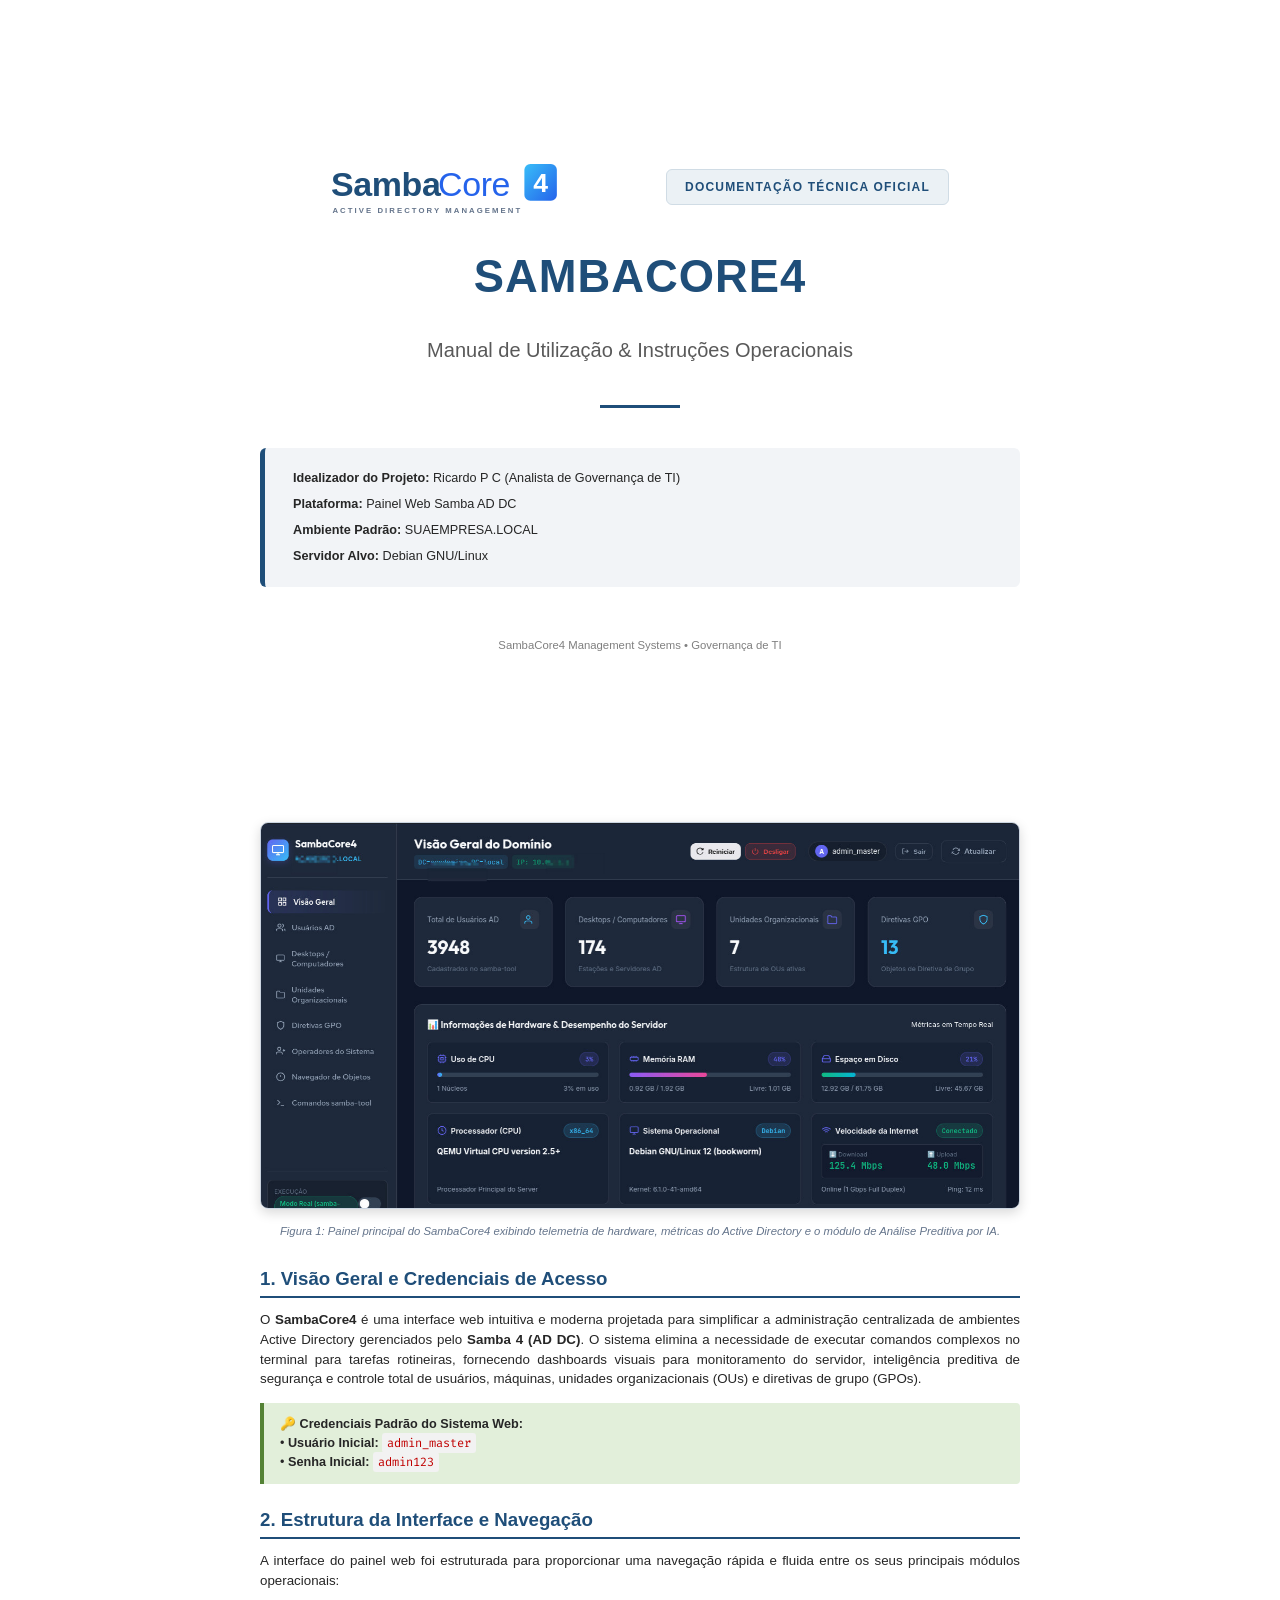
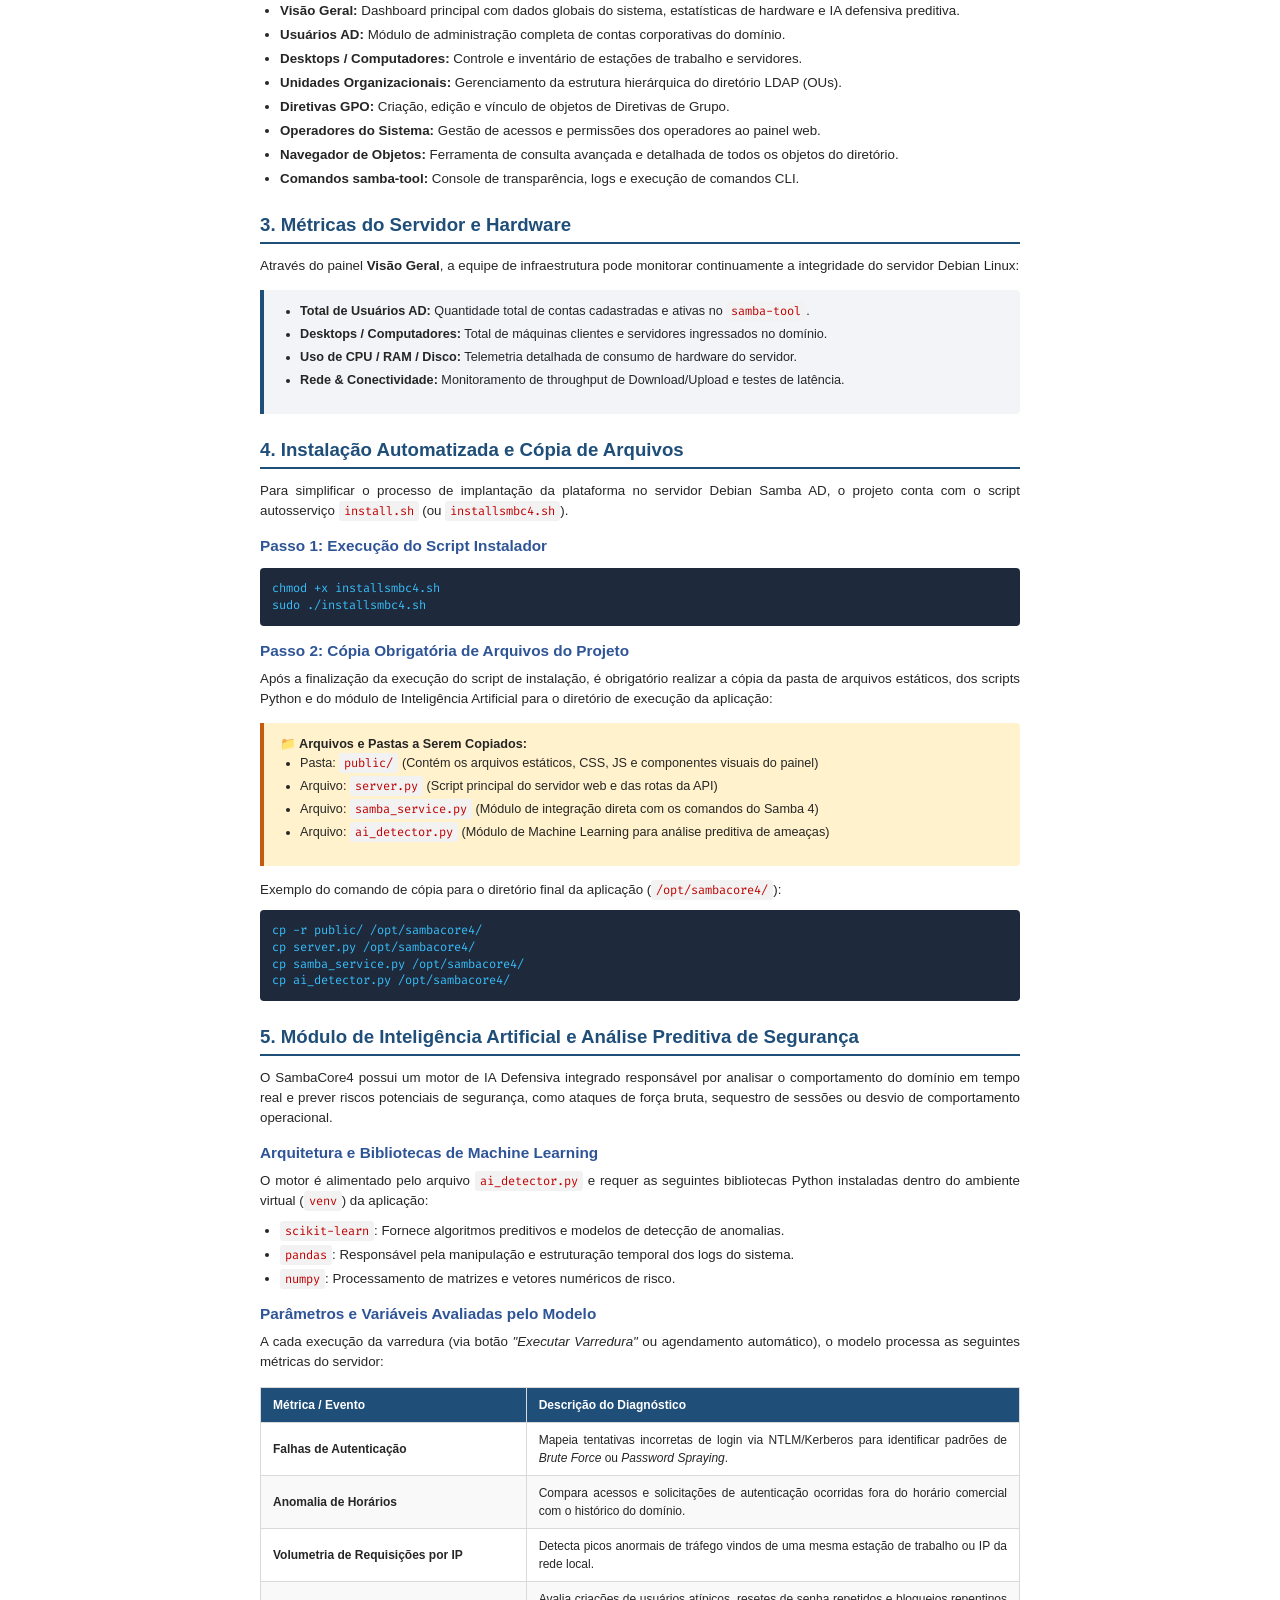
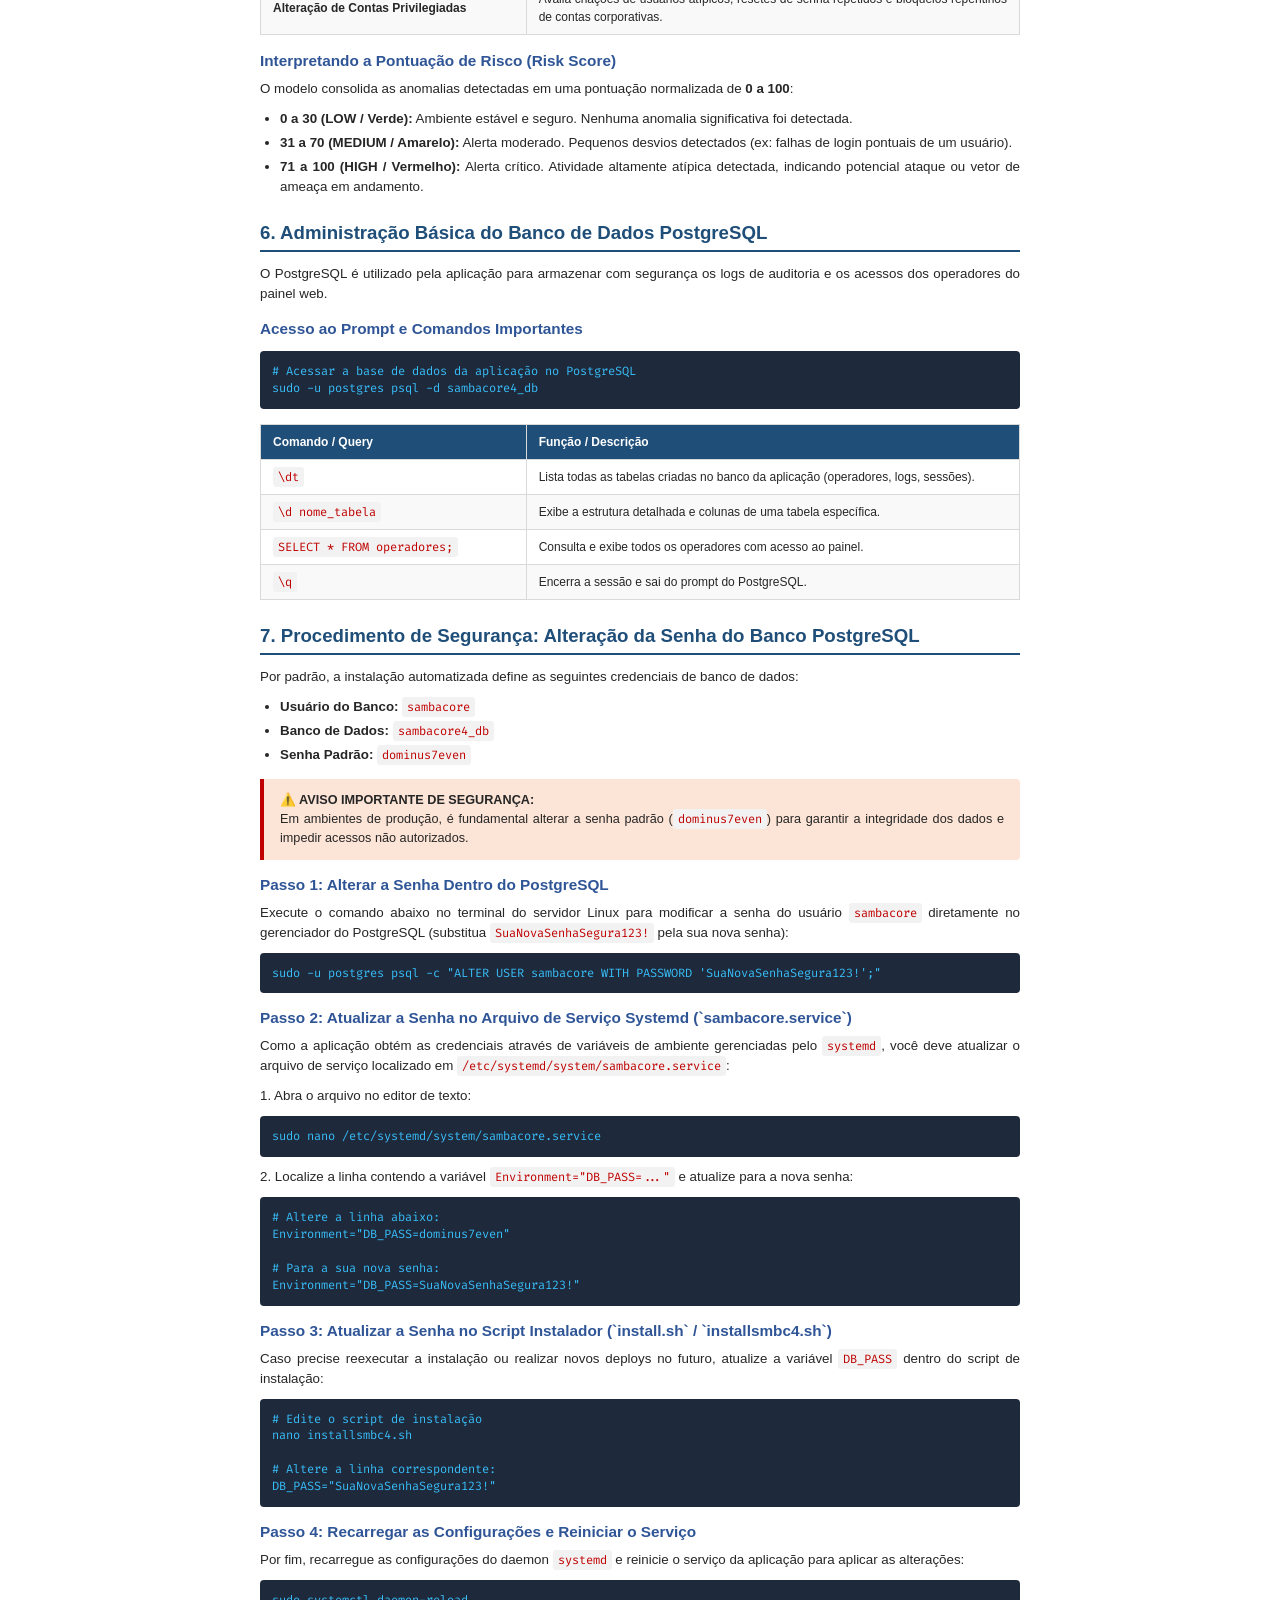
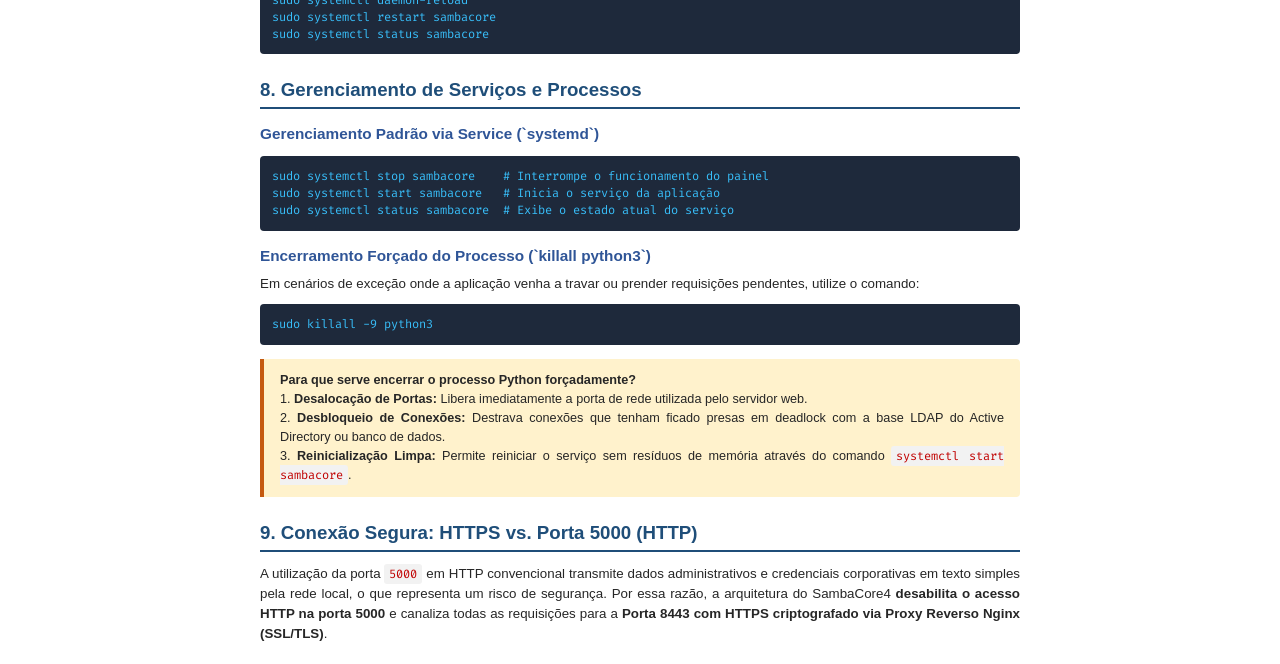
==== public/docsambacore4.html @ 3a980883 "Add files via upload" ====
<!DOCTYPE html>
<html lang="pt-BR">
<head>
    <meta charset="UTF-8">
    <title>Manual do Usuário - SambaCore4</title>
    <style>
        @import url('https://fonts.googleapis.com/css2?family=Calibri:wght@400;700&family=Fira+Code:wght@400;600&display=swap');

        @page {
            size: A4;
            margin: 20mm 15mm 20mm 15mm;
            @bottom-center {
                content: "Página " counter(page);
                font-family: 'Calibri', sans-serif;
                font-size: 9pt;
                color: #666;
            }
        }

        :root {
            --primary: #1F4E79;       /* Azul Executivo */
            --secondary: #2F5597;
            --text: #262626;
            --bg-light: #F2F4F7;
            --border: #D9D9D9;
            --code-bg: #1E293B;
        }

        * {
            box-sizing: border-box;
            margin: 0;
            padding: 0;
        }

        body {
            font-family: 'Calibri', 'Segoe UI', sans-serif;
            color: var(--text);
            line-height: 1.5;
            font-size: 10pt;
            background: #fff;
        }

        .page-break {
            page-break-after: always;
        }

        /* --- CONTAINER CENTRALIZADOR DO DOCUMENTO --- */
        .document-container {
            max-width: 780px;
            margin: 0 auto;
            padding: 10px;
        }

        /* --- CAPA CENTRALIZADA --- */
        .cover {
            height: 88vh;
            display: flex;
            flex-direction: column;
            justify-content: center;
            align-items: center;
            text-align: center;
        }

        /* CABEÇALHO LADO A LADO: LOGO À ESQUERDA, DOCUMENTAÇÃO À DIREITA (CENTRALIZADO NO MEIO) */
        .cover-header-row {
            display: flex;
            align-items: center;
            justify-content: center;
            gap: 25px;
            width: 100%;
            margin-bottom: 35px;
        }

        /* LOGO À ESQUERDA */
        .cover-logo {
            width: 310px;
            height: auto;
            display: block;
        }

        /* BADGE À DIREITA */
        .cover-badge {
            background: #EBF1F5;
            color: var(--primary);
            padding: 8px 18px;
            border-radius: 6px;
            font-weight: bold;
            font-size: 9pt;
            text-transform: uppercase;
            letter-spacing: 1.2px;
            border: 1px solid #D0DCE5;
            white-space: nowrap;
            display: inline-block;
        }

        .cover h1 {
            font-size: 34pt;
            font-weight: 700;
            color: var(--primary);
            line-height: 1.1;
            margin-bottom: 12px;
            text-transform: uppercase;
            letter-spacing: 1px;
        }

        .cover h2 {
            font-size: 15pt;
            font-weight: 400;
            color: #595959;
            margin-bottom: 40px;
            border: none;
            padding: 0;
        }

        .cover-divider {
            width: 80px;
            height: 3px;
            background-color: var(--primary);
            margin: 0 auto 40px auto;
        }

        .cover-meta-box {
            width: 100%;
            background: var(--bg-light);
            padding: 22px 28px;
            border-radius: 6px;
            border-left: 5px solid var(--primary);
            text-align: left;
            font-size: 9.5pt;
        }

        .cover-meta-item {
            margin-bottom: 8px;
            line-height: 1.4;
        }

        .cover-meta-item:last-child {
            margin-bottom: 0;
        }

        .cover-footer {
            margin-top: 50px;
            font-size: 8.5pt;
            color: #7F7F7F;
            text-align: center;
        }

        /* --- CONTEÚDO JUSTIFICADO --- */
        h2 {
            font-size: 14pt;
            color: var(--primary);
            border-bottom: 1.5pt solid var(--primary);
            padding-bottom: 3px;
            margin-top: 22px;
            margin-bottom: 12px;
            text-align: left;
        }

        h3 {
            font-size: 11.5pt;
            color: var(--secondary);
            margin-top: 14px;
            margin-bottom: 6px;
            text-align: left;
        }

        p {
            margin-bottom: 10px;
            text-align: justify;
            text-justify: inter-word;
        }

        ul, ol {
            margin-left: 20px;
            margin-bottom: 12px;
            text-align: justify;
        }

        li {
            margin-bottom: 4px;
        }

        /* --- ESTILIZAÇÃO DA IMAGEM DO DASHBOARD --- */
        .dashboard-preview {
            text-align: center;
            margin: 20px 0 25px 0;
        }

        .dashboard-preview img {
            width: 100%;
            max-width: 100%;
            height: auto;
            border-radius: 8px;
            border: 1px solid #CBD5E1;
            box-shadow: 0 4px 12px rgba(0, 0, 0, 0.15);
        }

        .dashboard-preview figcaption {
            font-size: 8.5pt;
            color: #64748B;
            margin-top: 8px;
            font-style: italic;
        }

        /* --- BOXES E DESTAQUES --- */
        .callout {
            background: var(--bg-light);
            border-left: 4px solid var(--primary);
            padding: 12px 16px;
            border-radius: 0 4px 4px 0;
            margin: 14px 0;
            font-size: 9.5pt;
            text-align: justify;
        }

        .callout.warning {
            border-left-color: #C55A11;
            background: #FFF2CC;
        }

        .callout.danger {
            border-left-color: #C00000;
            background: #FCE4D6;
        }

        .callout.success {
            border-left-color: #548235;
            background: #E2EFDA;
        }

        /* --- CÓDIGOS E TERMINAL --- */
        pre, code {
            font-family: 'Fira Code', 'Consolas', monospace;
        }

        pre {
            background: var(--code-bg);
            color: #38BDF8;
            padding: 12px;
            border-radius: 4px;
            font-size: 8.5pt;
            overflow-x: auto;
            margin: 10px 0;
            line-height: 1.4;
            text-align: left;
        }

        code {
            background: #F2F2F2;
            color: #C00000;
            padding: 2px 5px;
            border-radius: 3px;
            font-size: 9pt;
        }

        pre code {
            background: transparent;
            color: inherit;
            padding: 0;
        }

        /* --- TABELAS --- */
        table {
            width: 100%;
            border-collapse: collapse;
            margin: 15px 0;
            font-size: 9pt;
        }

        th, td {
            padding: 8px 12px;
            border: 1px solid var(--border);
        }

        th {
            background: var(--primary);
            color: #fff;
            font-weight: bold;
            text-align: left;
        }

        td {
            text-align: justify;
        }

        tr:nth-child(even) {
            background: #F9F9F9;
        }
    </style>
</head>
<body>

    <div class="document-container">

        <!-- CAPA CENTRALIZADA -->
        <div class="cover page-break">
            
            <!-- LINHA CENTRALIZADA: LOGO À ESQUERDA + DOCUMENTAÇÃO TÉCNICA À DIREITA -->
            <div class="cover-header-row">
                <img src="logo.svg" alt="SambaCore4 Logo" class="cover-logo">
                <span class="cover-badge">Documentação Técnica Oficial</span>
            </div>

            <h1>SambaCore4</h1>
            <h2>Manual de Utilização & Instruções Operacionais</h2>
            
            <div class="cover-divider"></div>

            <div class="cover-meta-box">
                <div class="cover-meta-item"><strong>Idealizador do Projeto:</strong> Ricardo P C (Analista de Governança de TI)</div>
                <div class="cover-meta-item"><strong>Plataforma:</strong> Painel Web Samba AD DC</div>
                <div class="cover-meta-item"><strong>Ambiente Padrão:</strong> SUAEMPRESA.LOCAL</div>
                <div class="cover-meta-item"><strong>Servidor Alvo:</strong> Debian GNU/Linux</div>
            </div>

            <div class="cover-footer">
                SambaCore4 Management Systems &bull; Governança de TI
            </div>
        </div>

        <!-- VISUALIZAÇÃO DO DASHBOARD (ANTES DA SEÇÃO 1) -->
        <figure class="dashboard-preview">
            <img src="dashboard.png" alt="Interface Principal do SambaCore4 - Visão Geral do Domínio">
            <figcaption>Figura 1: Painel principal do SambaCore4 exibindo telemetria de hardware, métricas do Active Directory e o módulo de Análise Preditiva por IA.</figcaption>
        </figure>

        <!-- CONTEÚDO PRINCIPAL -->

        <h2>1. Visão Geral e Credenciais de Acesso</h2>
        <p>O <strong>SambaCore4</strong> é uma interface web intuitiva e moderna projetada para simplificar a administração centralizada de ambientes Active Directory gerenciados pelo <strong>Samba 4 (AD DC)</strong>. O sistema elimina a necessidade de executar comandos complexos no terminal para tarefas rotineiras, fornecendo dashboards visuais para monitoramento do servidor, inteligência preditiva de segurança e controle total de usuários, máquinas, unidades organizacionais (OUs) e diretivas de grupo (GPOs).</p>
        
        <div class="callout success">
            <strong>🔑 Credenciais Padrão do Sistema Web:</strong><br>
            &bull; <strong>Usuário Inicial:</strong> <code>admin_master</code><br>
            &bull; <strong>Senha Inicial:</strong> <code>admin123</code>
        </div>

        <h2>2. Estrutura da Interface e Navegação</h2>
        <p>A interface do painel web foi estruturada para proporcionar uma navegação rápida e fluida entre os seus principais módulos operacionais:</p>
        <ul>
            <li><strong>Visão Geral:</strong> Dashboard principal com dados globais do sistema, estatísticas de hardware e IA defensiva preditiva.</li>
            <li><strong>Usuários AD:</strong> Módulo de administração completa de contas corporativas do domínio.</li>
            <li><strong>Desktops / Computadores:</strong> Controle e inventário de estações de trabalho e servidores.</li>
            <li><strong>Unidades Organizacionais:</strong> Gerenciamento da estrutura hierárquica do diretório LDAP (OUs).</li>
            <li><strong>Diretivas GPO:</strong> Criação, edição e vínculo de objetos de Diretivas de Grupo.</li>
            <li><strong>Operadores do Sistema:</strong> Gestão de acessos e permissões dos operadores ao painel web.</li>
            <li><strong>Navegador de Objetos:</strong> Ferramenta de consulta avançada e detalhada de todos os objetos do diretório.</li>
            <li><strong>Comandos samba-tool:</strong> Console de transparência, logs e execução de comandos CLI.</li>
        </ul>

        <h2>3. Métricas do Servidor e Hardware</h2>
        <p>Através do painel <strong>Visão Geral</strong>, a equipe de infraestrutura pode monitorar continuamente a integridade do servidor Debian Linux:</p>
        <div class="callout">
            <ul>
                <li><strong>Total de Usuários AD:</strong> Quantidade total de contas cadastradas e ativas no <code>samba-tool</code>.</li>
                <li><strong>Desktops / Computadores:</strong> Total de máquinas clientes e servidores ingressados no domínio.</li>
                <li><strong>Uso de CPU / RAM / Disco:</strong> Telemetria detalhada de consumo de hardware do servidor.</li>
                <li><strong>Rede & Conectividade:</strong> Monitoramento de throughput de Download/Upload e testes de latência.</li>
            </ul>
        </div>

        <h2>4. Instalação Automatizada e Cópia de Arquivos</h2>
        <p>Para simplificar o processo de implantação da plataforma no servidor Debian Samba AD, o projeto conta com o script autosserviço <code>install.sh</code> (ou <code>installsmbc4.sh</code>).</p>

        <h3>Passo 1: Execução do Script Instalador</h3>
        <pre><code>chmod +x installsmbc4.sh
sudo ./installsmbc4.sh</code></pre>

        <h3>Passo 2: Cópia Obrigatória de Arquivos do Projeto</h3>
        <p>Após a finalização da execução do script de instalação, é obrigatório realizar a cópia da pasta de arquivos estáticos, dos scripts Python e do módulo de Inteligência Artificial para o diretório de execução da aplicação:</p>

        <div class="callout warning">
            <strong>📁 Arquivos e Pastas a Serem Copiados:</strong>
            <ul>
                <li>Pasta: <code>public/</code> (Contém os arquivos estáticos, CSS, JS e componentes visuais do painel)</li>
                <li>Arquivo: <code>server.py</code> (Script principal do servidor web e das rotas da API)</li>
                <li>Arquivo: <code>samba_service.py</code> (Módulo de integração direta com os comandos do Samba 4)</li>
                <li>Arquivo: <code>ai_detector.py</code> (Módulo de Machine Learning para análise preditiva de ameaças)</li>
            </ul>
        </div>

        <p>Exemplo do comando de cópia para o diretório final da aplicação (<code>/opt/sambacore4/</code>):</p>
        <pre><code>cp -r public/ /opt/sambacore4/
cp server.py /opt/sambacore4/
cp samba_service.py /opt/sambacore4/
cp ai_detector.py /opt/sambacore4/</code></pre>

        <div class="page-break"></div>

        <!-- SEÇÃO NOVA: MÓDULO DE INTELIGÊNCIA ARTIFICIAL -->
        <h2>5. Módulo de Inteligência Artificial e Análise Preditiva de Segurança</h2>
        <p>O SambaCore4 possui um motor de IA Defensiva integrado responsável por analisar o comportamento do domínio em tempo real e prever riscos potenciais de segurança, como ataques de força bruta, sequestro de sessões ou desvio de comportamento operacional.</p>

        <h3>Arquitetura e Bibliotecas de Machine Learning</h3>
        <p>O motor é alimentado pelo arquivo <code>ai_detector.py</code> e requer as seguintes bibliotecas Python instaladas dentro do ambiente virtual (<code>venv</code>) da aplicação:</p>
        <ul>
            <li><code>scikit-learn</code>: Fornece algoritmos preditivos e modelos de detecção de anomalias.</li>
            <li><code>pandas</code>: Responsável pela manipulação e estruturação temporal dos logs do sistema.</li>
            <li><code>numpy</code>: Processamento de matrizes e vetores numéricos de risco.</li>
        </ul>

        <h3>Parâmetros e Variáveis Avaliadas pelo Modelo</h3>
        <p>A cada execução da varredura (via botão <em>"Executar Varredura"</em> ou agendamento automático), o modelo processa as seguintes métricas do servidor:</p>
        <table>
            <thead>
                <tr>
                    <th style="width: 35%;">Métrica / Evento</th>
                    <th style="width: 65%;">Descrição do Diagnóstico</th>
                </tr>
            </thead>
            <tbody>
                <tr>
                    <td><strong>Falhas de Autenticação</strong></td>
                    <td>Mapeia tentativas incorretas de login via NTLM/Kerberos para identificar padrões de <em>Brute Force</em> ou <em>Password Spraying</em>.</td>
                </tr>
                <tr>
                    <td><strong>Anomalia de Horários</strong></td>
                    <td>Compara acessos e solicitações de autenticação ocorridas fora do horário comercial com o histórico do domínio.</td>
                </tr>
                <tr>
                    <td><strong>Volumetria de Requisições por IP</strong></td>
                    <td>Detecta picos anormais de tráfego vindos de uma mesma estação de trabalho ou IP da rede local.</td>
                </tr>
                <tr>
                    <td><strong>Alteração de Contas Privilegiadas</strong></td>
                    <td>Avalia criações de usuários atípicos, resetes de senha repetidos e bloqueios repentinos de contas corporativas.</td>
                </tr>
            </tbody>
        </table>

        <h3>Interpretando a Pontuação de Risco (Risk Score)</h3>
        <p>O modelo consolida as anomalias detectadas em uma pontuação normalizada de <strong>0 a 100</strong>:</p>
        <ul>
            <li><strong>0 a 30 (LOW / Verde):</strong> Ambiente estável e seguro. Nenhuma anomalia significativa foi detectada.</li>
            <li><strong>31 a 70 (MEDIUM / Amarelo):</strong> Alerta moderado. Pequenos desvios detectados (ex: falhas de login pontuais de um usuário).</li>
            <li><strong>71 a 100 (HIGH / Vermelho):</strong> Alerta crítico. Atividade altamente atípica detectada, indicando potencial ataque ou vetor de ameaça em andamento.</li>
        </ul>

        <h2>6. Administração Básica do Banco de Dados PostgreSQL</h2>
        <p>O PostgreSQL é utilizado pela aplicação para armazenar com segurança os logs de auditoria e os acessos dos operadores do painel web.</p>

        <h3>Acesso ao Prompt e Comandos Importantes</h3>
        <pre><code># Acessar a base de dados da aplicação no PostgreSQL
sudo -u postgres psql -d sambacore4_db</code></pre>

        <table>
            <thead>
                <tr>
                    <th style="width: 35%;">Comando / Query</th>
                    <th style="width: 65%;">Função / Descrição</th>
                </tr>
            </thead>
            <tbody>
                <tr>
                    <td><code>\dt</code></td>
                    <td>Lista todas as tabelas criadas no banco da aplicação (operadores, logs, sessões).</td>
                </tr>
                <tr>
                    <td><code>\d nome_tabela</code></td>
                    <td>Exibe a estrutura detalhada e colunas de uma tabela específica.</td>
                </tr>
                <tr>
                    <td><code>SELECT * FROM operadores;</code></td>
                    <td>Consulta e exibe todos os operadores com acesso ao painel.</td>
                </tr>
                <tr>
                    <td><code>\q</code></td>
                    <td>Encerra a sessão e sai do prompt do PostgreSQL.</td>
                </tr>
            </tbody>
        </table>

        <!-- SEÇÃO CRÍTICA: ALTERAÇÃO DA SENHA DO BANCO -->
        <h2>7. Procedimento de Segurança: Alteração da Senha do Banco PostgreSQL</h2>
        <p>Por padrão, a instalação automatizada define as seguintes credenciais de banco de dados:</p>
        <ul>
            <li><strong>Usuário do Banco:</strong> <code>sambacore</code></li>
            <li><strong>Banco de Dados:</strong> <code>sambacore4_db</code></li>
            <li><strong>Senha Padrão:</strong> <code>dominus7even</code></li>
        </ul>

        <div class="callout danger">
            <strong>⚠️ AVISO IMPORTANTE DE SEGURANÇA:</strong><br>
            Em ambientes de produção, é fundamental alterar a senha padrão (<code>dominus7even</code>) para garantir a integridade dos dados e impedir acessos não autorizados.
        </div>

        <h3>Passo 1: Alterar a Senha Dentro do PostgreSQL</h3>
        <p>Execute o comando abaixo no terminal do servidor Linux para modificar a senha do usuário <code>sambacore</code> diretamente no gerenciador do PostgreSQL (substitua <code>SuaNovaSenhaSegura123!</code> pela sua nova senha):</p>
        <pre><code>sudo -u postgres psql -c "ALTER USER sambacore WITH PASSWORD 'SuaNovaSenhaSegura123!';"</code></pre>

        <h3>Passo 2: Atualizar a Senha no Arquivo de Serviço Systemd (`sambacore.service`)</h3>
        <p>Como a aplicação obtém as credenciais através de variáveis de ambiente gerenciadas pelo <code>systemd</code>, você deve atualizar o arquivo de serviço localizado em <code>/etc/systemd/system/sambacore.service</code>:</p>

        <p>1. Abra o arquivo no editor de texto:</p>
        <pre><code>sudo nano /etc/systemd/system/sambacore.service</code></pre>

        <p>2. Localize a linha contendo a variável <code>Environment="DB_PASS=..."</code> e atualize para a nova senha:</p>
        <pre><code># Altere a linha abaixo:
Environment="DB_PASS=dominus7even"

# Para a sua nova senha:
Environment="DB_PASS=SuaNovaSenhaSegura123!"</code></pre>

        <h3>Passo 3: Atualizar a Senha no Script Instalador (`install.sh` / `installsmbc4.sh`)</h3>
        <p>Caso precise reexecutar a instalação ou realizar novos deploys no futuro, atualize a variável <code>DB_PASS</code> dentro do script de instalação:</p>
        <pre><code># Edite o script de instalação
nano installsmbc4.sh

# Altere a linha correspondente:
DB_PASS="SuaNovaSenhaSegura123!"</code></pre>

        <h3>Passo 4: Recarregar as Configurações e Reiniciar o Serviço</h3>
        <p>Por fim, recarregue as configurações do daemon <code>systemd</code> e reinicie o serviço da aplicação para aplicar as alterações:</p>
        <pre><code>sudo systemctl daemon-reload
sudo systemctl restart sambacore
sudo systemctl status sambacore</code></pre>

        <div class="page-break"></div>

        <h2>8. Gerenciamento de Serviços e Processos</h2>

        <h3>Gerenciamento Padrão via Service (`systemd`)</h3>
        <pre><code>sudo systemctl stop sambacore    # Interrompe o funcionamento do painel
sudo systemctl start sambacore   # Inicia o serviço da aplicação
sudo systemctl status sambacore  # Exibe o estado atual do serviço</code></pre>

        <h3>Encerramento Forçado do Processo (`killall python3`)</h3>
        <p>Em cenários de exceção onde a aplicação venha a travar ou prender requisições pendentes, utilize o comando:</p>
        <pre><code>sudo killall -9 python3</code></pre>

        <div class="callout warning">
            <strong>Para que serve encerrar o processo Python forçadamente?</strong><br>
            1. <strong>Desalocação de Portas:</strong> Libera imediatamente a porta de rede utilizada pelo servidor web.<br>
            2. <strong>Desbloqueio de Conexões:</strong> Destrava conexões que tenham ficado presas em deadlock com a base LDAP do Active Directory ou banco de dados.<br>
            3. <strong>Reinicialização Limpa:</strong> Permite reiniciar o serviço sem resíduos de memória através do comando <code>systemctl start sambacore</code>.
        </div>

        <h2>9. Conexão Segura: HTTPS vs. Porta 5000 (HTTP)</h2>
        <p>A utilização da porta <code>5000</code> em HTTP convencional transmite dados administrativos e credenciais corporativas em texto simples pela rede local, o que representa um risco de segurança. Por essa razão, a arquitetura do SambaCore4 <strong>desabilita o acesso HTTP na porta 5000</strong> e canaliza todas as requisições para a <strong>Porta 8443 com HTTPS criptografado via Proxy Reverso Nginx (SSL/TLS)</strong>.</p>

    </div>

</body>
</html>
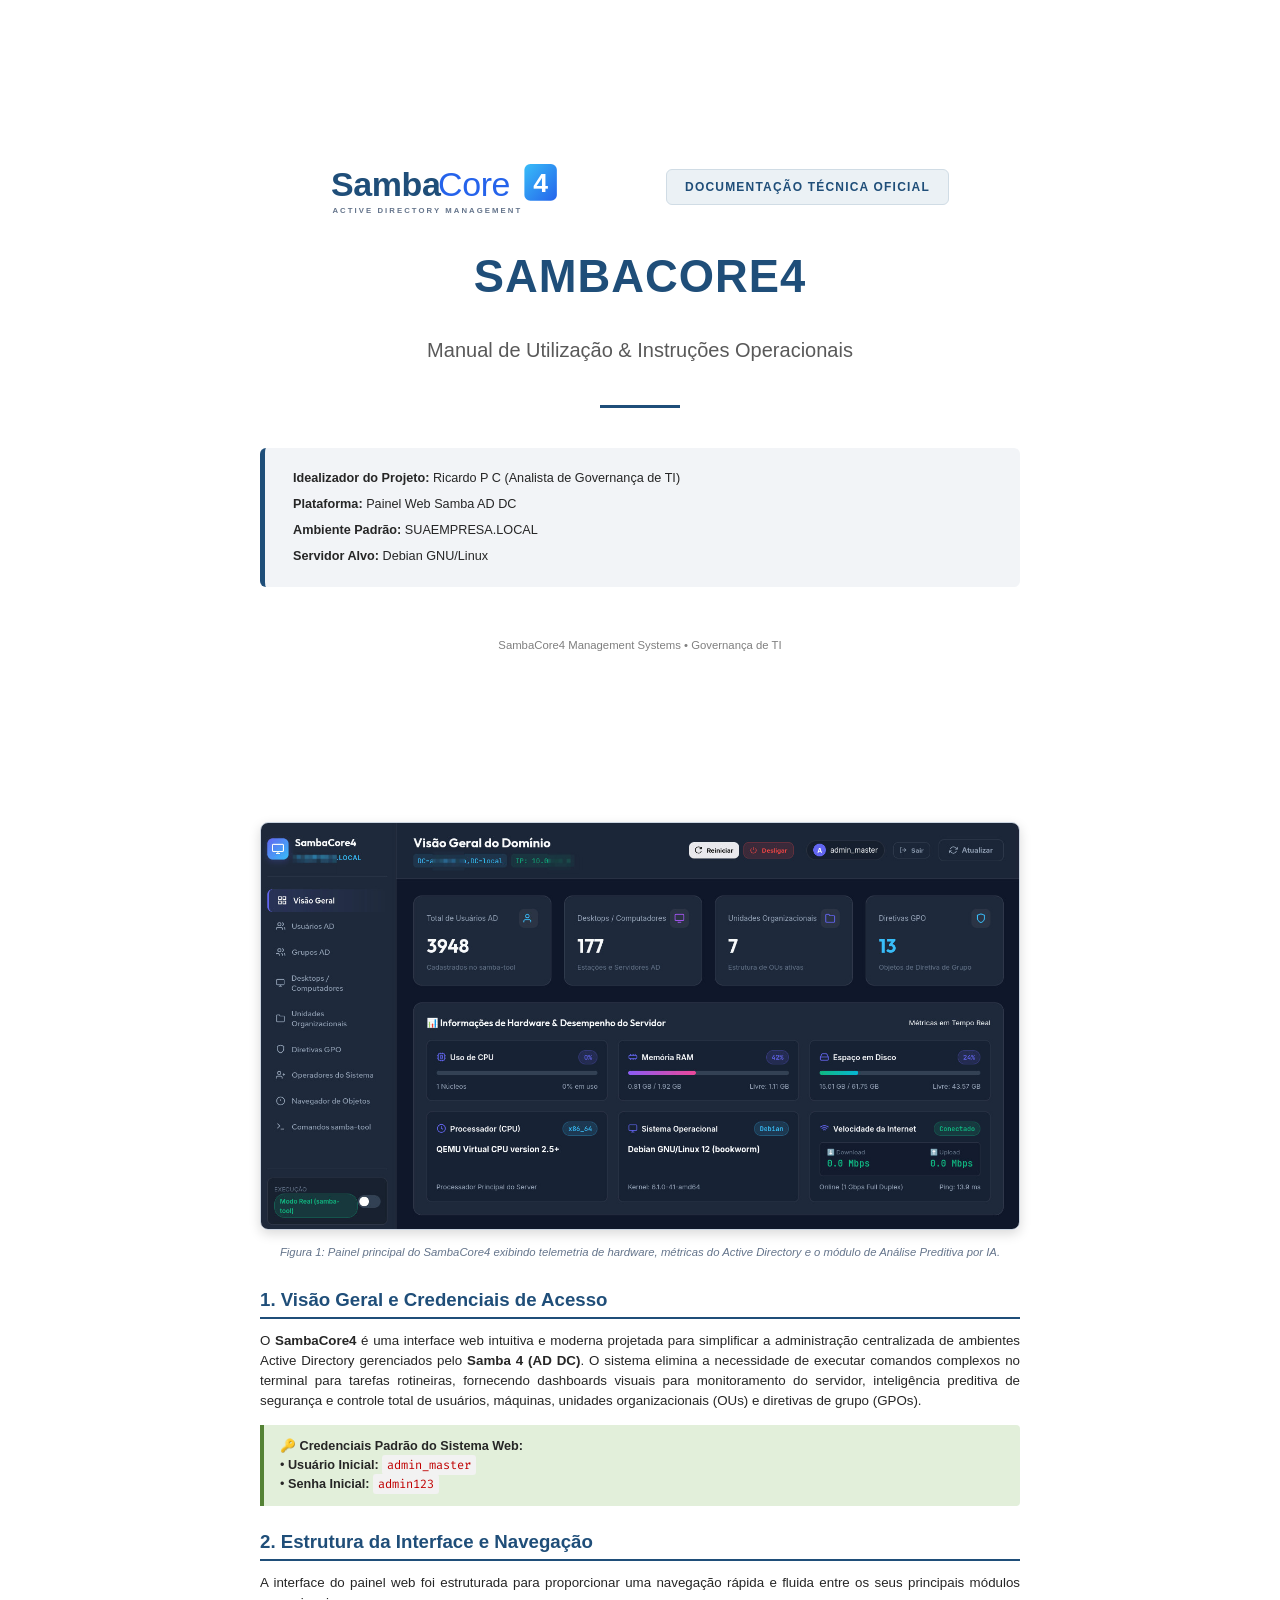
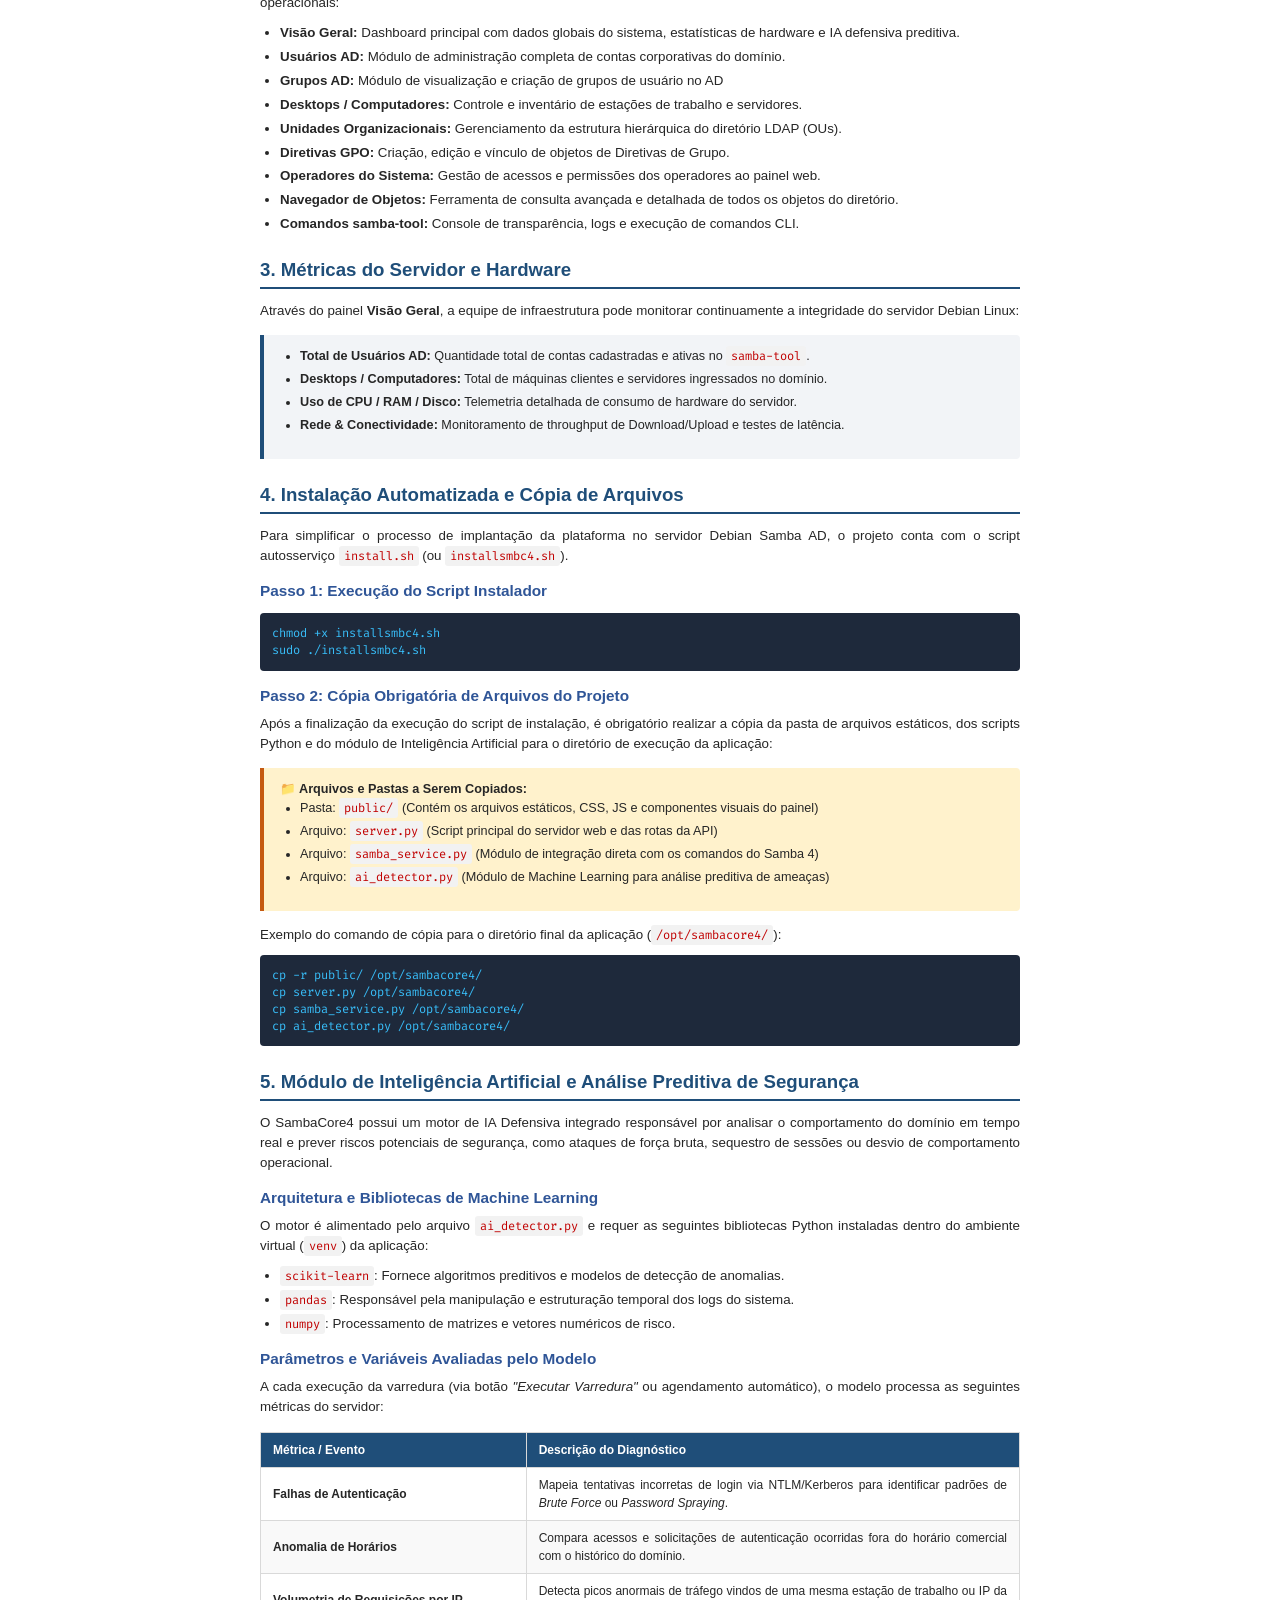
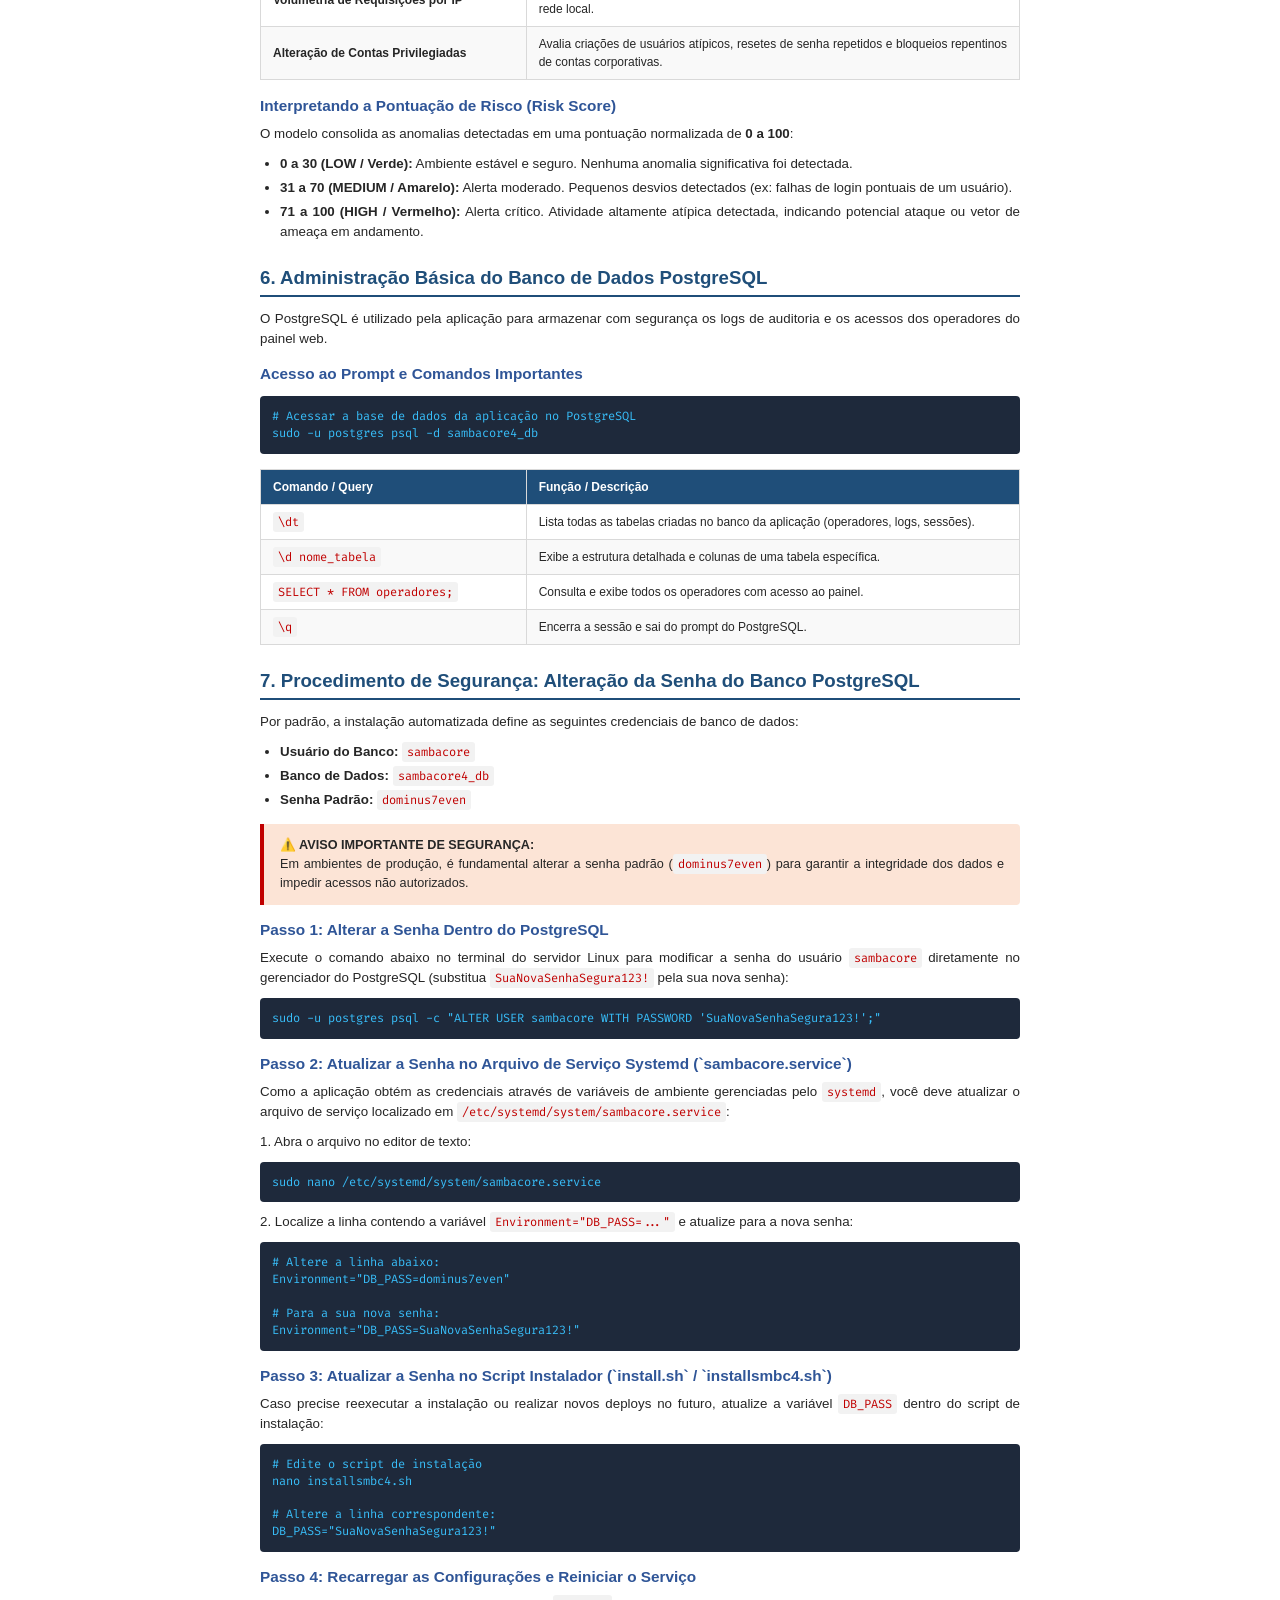
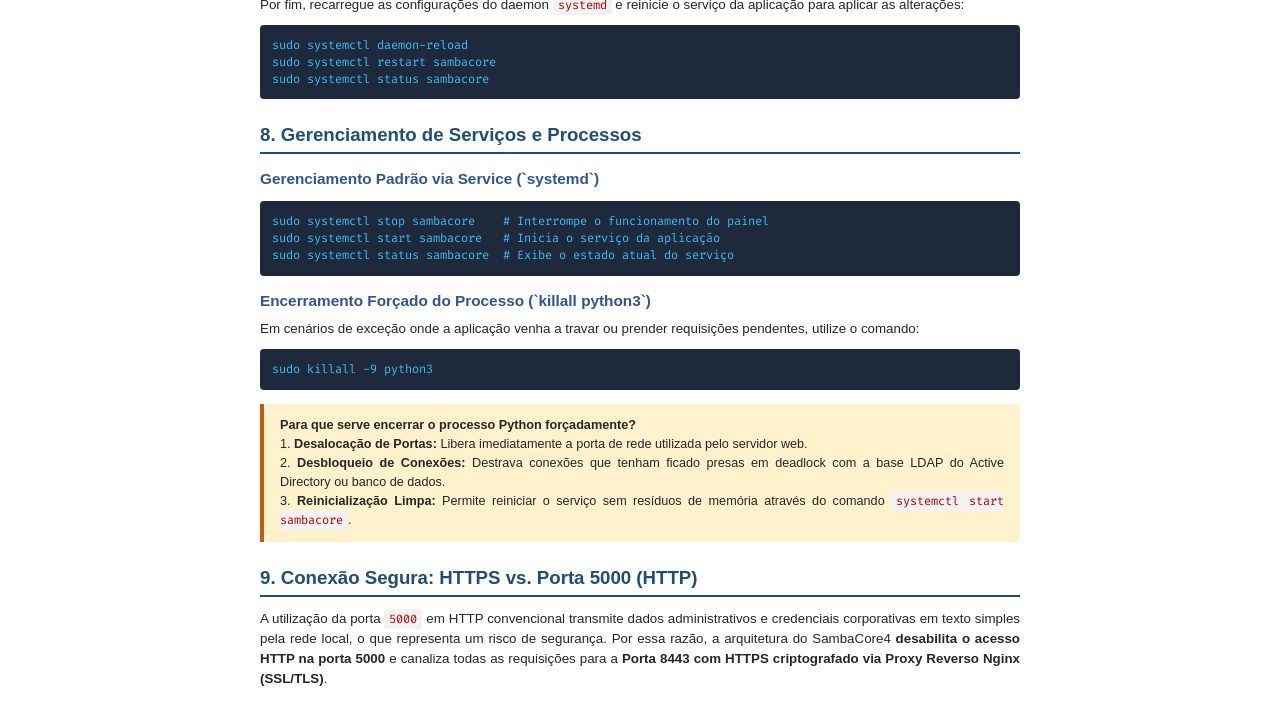
==== commit 0517d560: "Add 'Grupos AD' section to documentation" ====
--- a/public/docsambacore4.html
+++ b/public/docsambacore4.html
@@ -340,6 +340,8 @@
         <ul>
             <li><strong>Visão Geral:</strong> Dashboard principal com dados globais do sistema, estatísticas de hardware e IA defensiva preditiva.</li>
             <li><strong>Usuários AD:</strong> Módulo de administração completa de contas corporativas do domínio.</li>
+            
+            <li><strong>Grupos AD:</strong> Módulo de visualização e criação de grupos de usuário no AD</li>
             <li><strong>Desktops / Computadores:</strong> Controle e inventário de estações de trabalho e servidores.</li>
             <li><strong>Unidades Organizacionais:</strong> Gerenciamento da estrutura hierárquica do diretório LDAP (OUs).</li>
             <li><strong>Diretivas GPO:</strong> Criação, edição e vínculo de objetos de Diretivas de Grupo.</li>
@@ -541,4 +543,4 @@
     </div>
 
 </body>
-</html>+</html>
